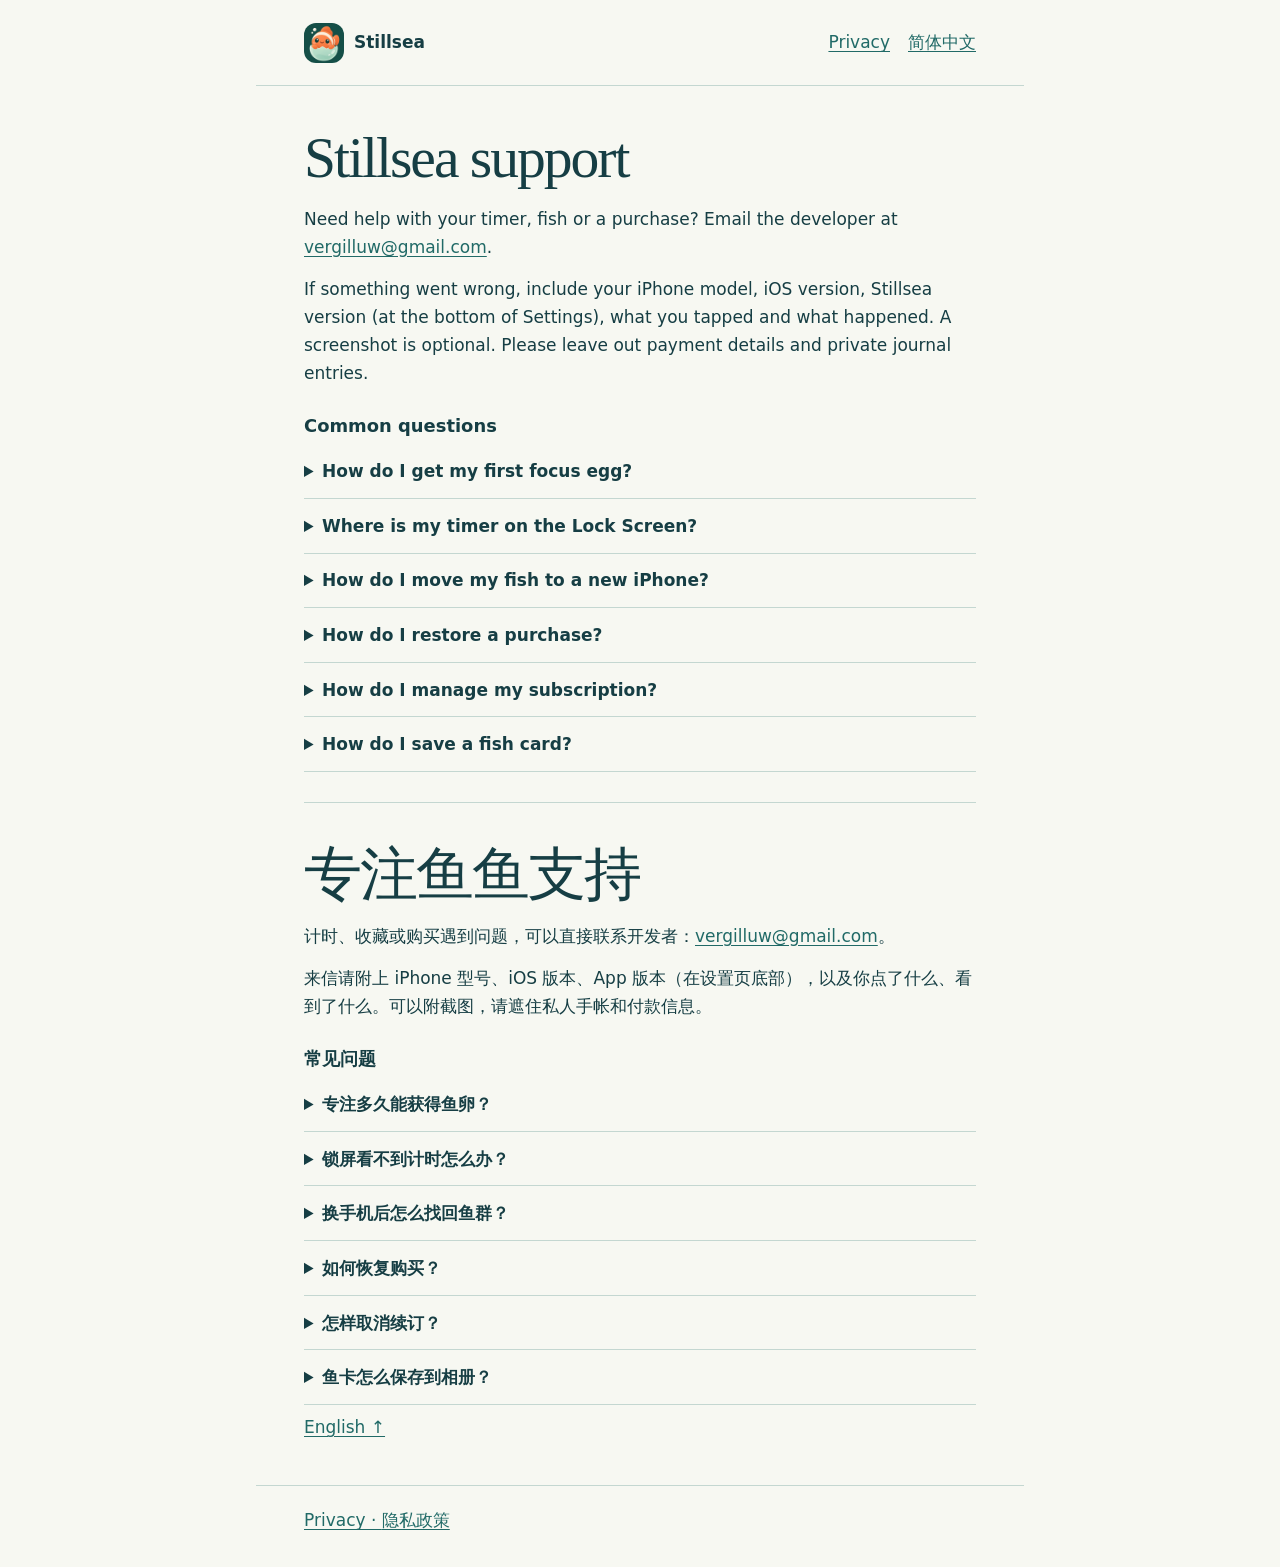
==== index.html @ 179ddd9e "Publish Stillsea privacy policy and support pages" ====
<!doctype html>
<html lang="en">
<head>
<meta charset="utf-8">
<meta name="viewport" content="width=device-width, initial-scale=1">
<meta http-equiv="refresh" content="0; url=support.html">
<title>Stillsea support</title>
</head>
<body><main><p><a href="support.html">Stillsea support</a> · <a href="privacy.html">Privacy policy</a></p></main></body>
</html>
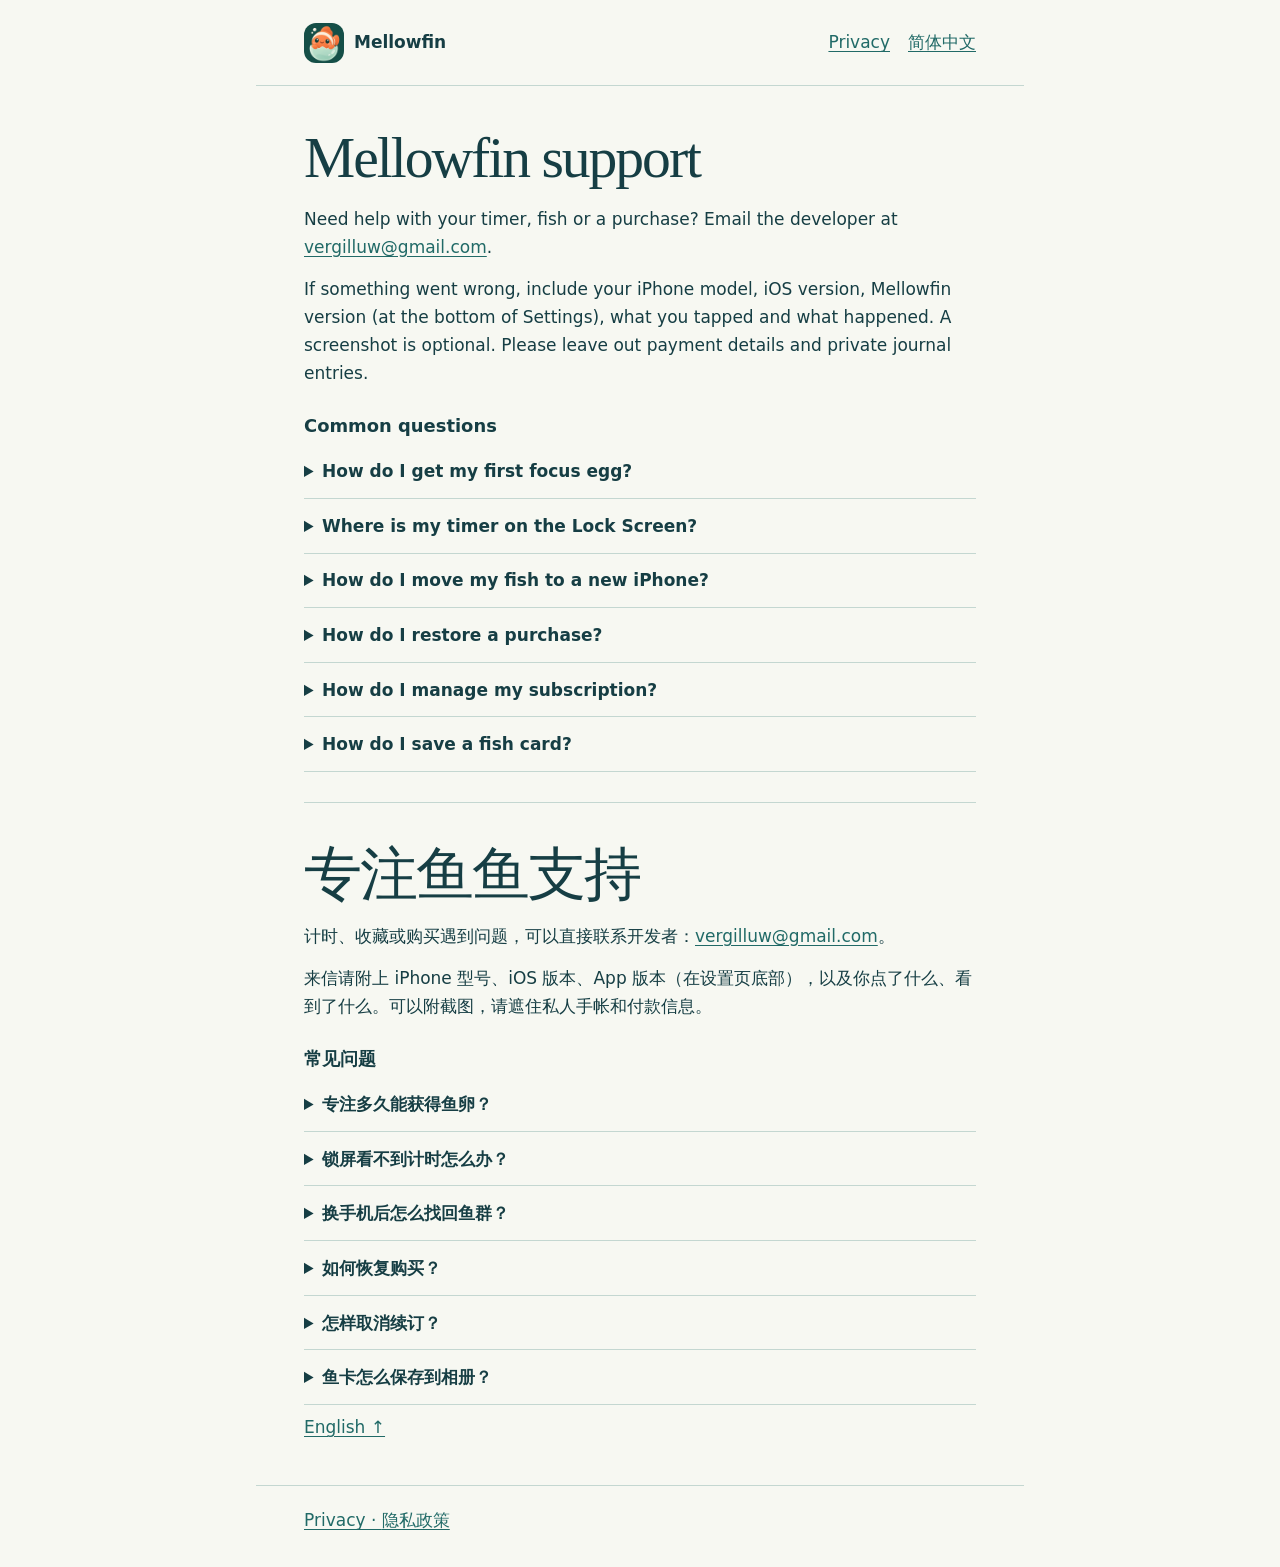
==== commit 74e28dc0: "Update public support and privacy pages for Mellowfin" ====
--- a/index.html
+++ b/index.html
@@ -4,7 +4,7 @@
 <meta charset="utf-8">
 <meta name="viewport" content="width=device-width, initial-scale=1">
 <meta http-equiv="refresh" content="0; url=support.html">
-<title>Stillsea support</title>
+<title>Mellowfin support</title>
 </head>
-<body><main><p><a href="support.html">Stillsea support</a> · <a href="privacy.html">Privacy policy</a></p></main></body>
+<body><main><p><a href="support.html">Mellowfin support</a> · <a href="privacy.html">Privacy policy</a></p></main></body>
 </html>
